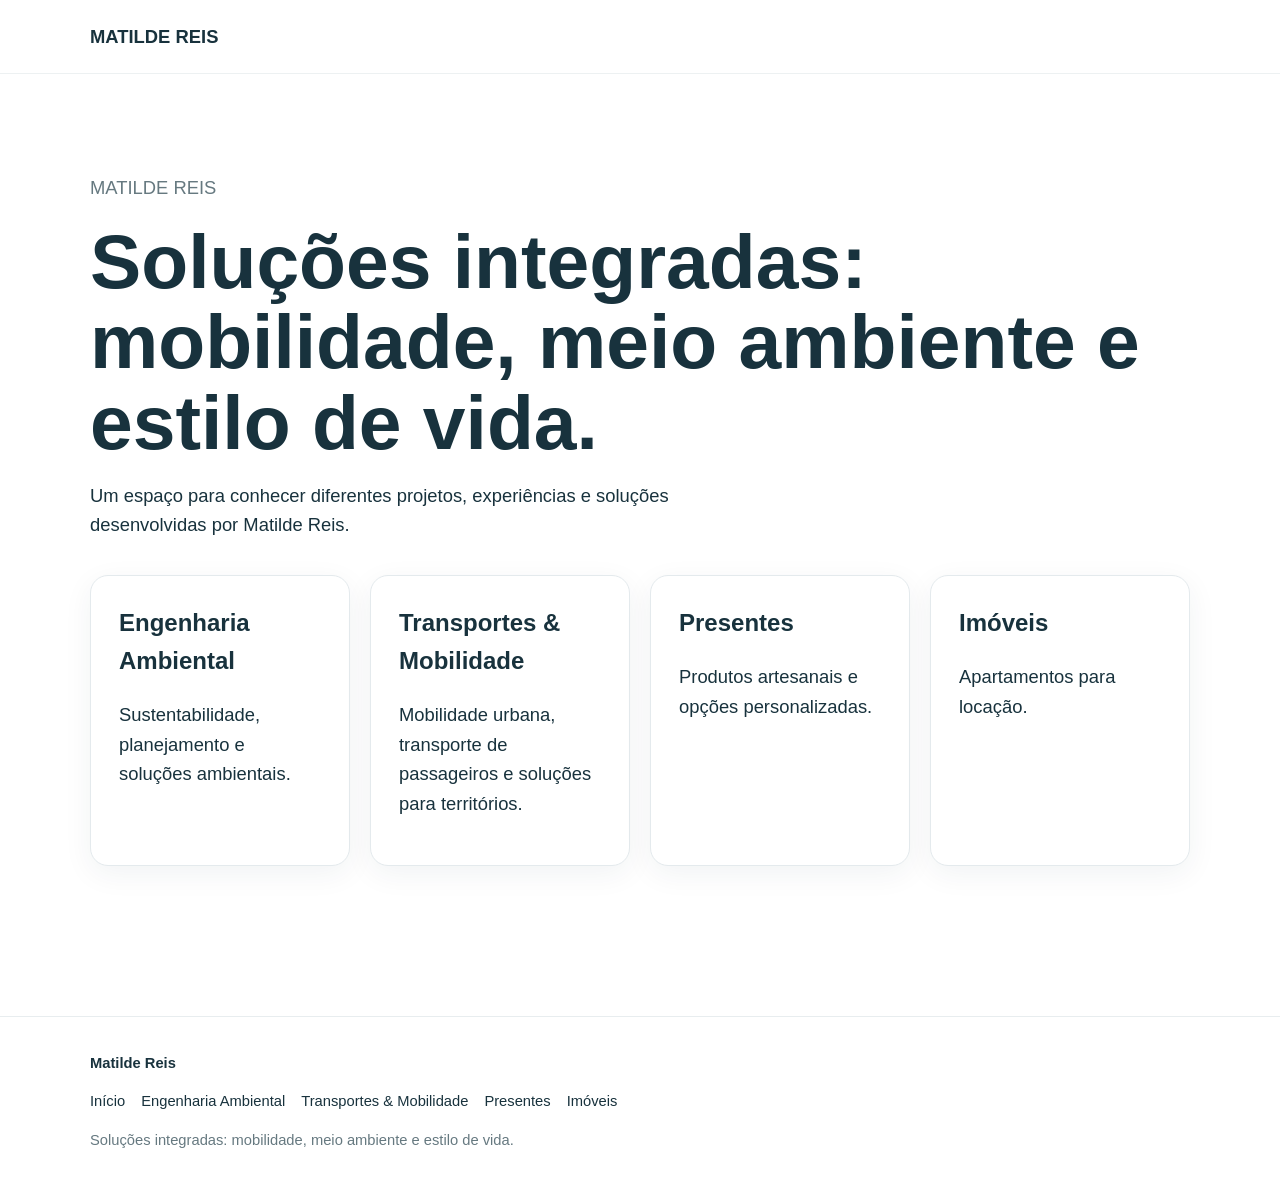
==== index.html @ a5414338 "Add files via upload" ====
<!doctype html>
<html lang="pt-BR">
<head>
<meta charset="utf-8">
<meta name="viewport" content="width=device-width,initial-scale=1">
<title>Matilde Reis | Soluções integradas</title>
<meta name="description" content="Matilde Reis — soluções em engenharia ambiental, transportes, presentes e imóveis.">
<link rel="stylesheet" href="/css/style.css">
</head>
<body>
<header><div class="container"><a class="logo" href="/">MATILDE REIS</a></div></header>

<main>
<section class="hero">
<div class="container">
<p class="small">MATILDE REIS</p>
<h1>Soluções integradas:<br>mobilidade, meio ambiente e estilo de vida.</h1>
<p>Um espaço para conhecer diferentes projetos, experiências e soluções desenvolvidas por Matilde Reis.</p>
<div class="cards">
<a class="card" href="/engenharia/"><h2>Engenharia Ambiental</h2><p>Sustentabilidade, planejamento e soluções ambientais.</p></a>
<a class="card" href="/transportes/"><h2>Transportes & Mobilidade</h2><p>Mobilidade urbana, transporte de passageiros e soluções para territórios.</p></a>
<a class="card" href="/presentes/"><h2>Presentes</h2><p>Produtos artesanais e opções personalizadas.</p></a>
<a class="card" href="/imoveis/"><h2>Imóveis</h2><p>Apartamentos para locação.</p></a>
</div>
</div>
</section>
</main>


<footer class="site-footer">
  <div class="container">
    <strong>Matilde Reis</strong>
    <div class="footer-links">
      <a href="/">Início</a>
      <a href="/engenharia/">Engenharia Ambiental</a>
      <a href="/transportes/">Transportes & Mobilidade</a>
      <a href="/presentes/">Presentes</a>
      <a href="/imoveis/">Imóveis</a>
    </div>
    <div class="small">Soluções integradas: mobilidade, meio ambiente e estilo de vida.</div>
  </div>
</footer>

</body>
</html>
---- css/style.css ----
*{box-sizing:border-box}
html{scroll-behavior:smooth}
body{margin:0;font-family:Arial,Helvetica,sans-serif;color:#18323d;background:#fff;line-height:1.6}
a{text-decoration:none;color:inherit}
.container{width:min(1100px,92%);margin:auto}
.hero{min-height:78vh;display:flex;align-items:center;padding:80px 0}
.hero h1{font-size:clamp(2.4rem,6vw,5rem);line-height:1.05;margin:0 0 18px}
.hero p{font-size:1.15rem;max-width:700px}
.cards{display:grid;grid-template-columns:repeat(auto-fit,minmax(220px,1fr));gap:20px;margin-top:35px}
.card{padding:28px;border:1px solid #e4eaed;border-radius:18px;background:#fff;box-shadow:0 8px 30px rgba(20,50,60,.06)}
.card h2{margin-top:0}
.btn{display:inline-block;padding:13px 20px;border-radius:999px;background:#18323d;color:white;font-weight:bold;margin-top:12px}
.btn.alt{background:#fff;color:#18323d;border:1px solid #18323d}
header{padding:22px 0;border-bottom:1px solid #edf1f2}
.logo{font-weight:800;font-size:1.15rem}
.section{padding:70px 0}
.section h2{font-size:2rem}
.site-footer{margin-top:70px;padding:35px 0;border-top:1px solid #e8edef;font-size:.92rem}
.footer-links{display:flex;flex-wrap:wrap;gap:16px;margin:15px 0}
.small{color:#667980;font-size:.92rem}
.property-grid{display:grid;grid-template-columns:repeat(2,1fr);gap:28px}
.property-photo{height:330px;border-radius:18px;background:#edf3f5;display:flex;align-items:center;justify-content:center;color:#71838a}
.property-info{padding:8px 4px}
.price{font-size:1.7rem;font-weight:800;color:#163e56}
.badge{display:inline-block;background:#eaf3f8;color:#24536c;padding:5px 10px;border-radius:999px;font-size:.85rem}
@media(max-width:700px){.hero{min-height:auto;padding:65px 0}.property-grid{grid-template-columns:1fr}.property-photo{height:250px}}
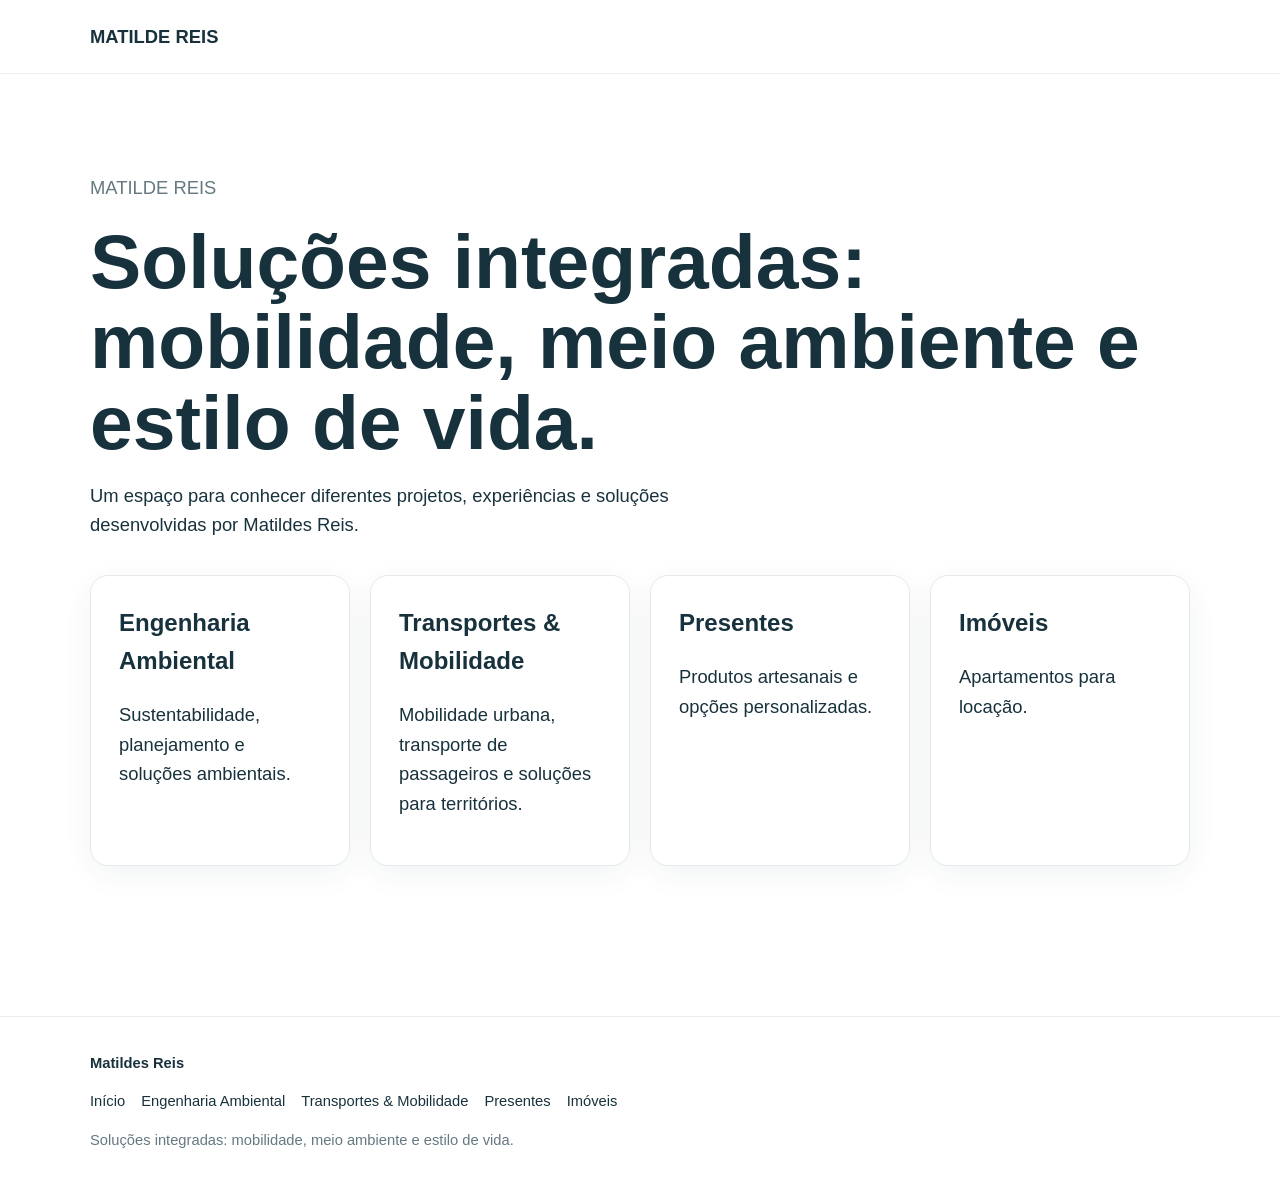
==== commit ed691693: "Add files via upload" ====
--- a/index.html
+++ b/index.html
@@ -3,8 +3,8 @@
 <head>
 <meta charset="utf-8">
 <meta name="viewport" content="width=device-width,initial-scale=1">
-<title>Matilde Reis | Soluções integradas</title>
-<meta name="description" content="Matilde Reis — soluções em engenharia ambiental, transportes, presentes e imóveis.">
+<title>Matildes Reis | Soluções integradas</title>
+<meta name="description" content="Matildes Reis — soluções em engenharia ambiental, transportes, presentes e imóveis.">
 <link rel="stylesheet" href="/css/style.css">
 </head>
 <body>
@@ -15,7 +15,7 @@
 <div class="container">
 <p class="small">MATILDE REIS</p>
 <h1>Soluções integradas:<br>mobilidade, meio ambiente e estilo de vida.</h1>
-<p>Um espaço para conhecer diferentes projetos, experiências e soluções desenvolvidas por Matilde Reis.</p>
+<p>Um espaço para conhecer diferentes projetos, experiências e soluções desenvolvidas por Matildes Reis.</p>
 <div class="cards">
 <a class="card" href="/engenharia/"><h2>Engenharia Ambiental</h2><p>Sustentabilidade, planejamento e soluções ambientais.</p></a>
 <a class="card" href="/transportes/"><h2>Transportes & Mobilidade</h2><p>Mobilidade urbana, transporte de passageiros e soluções para territórios.</p></a>
@@ -29,7 +29,7 @@
 
 <footer class="site-footer">
   <div class="container">
-    <strong>Matilde Reis</strong>
+    <strong>Matildes Reis</strong>
     <div class="footer-links">
       <a href="/">Início</a>
       <a href="/engenharia/">Engenharia Ambiental</a>
